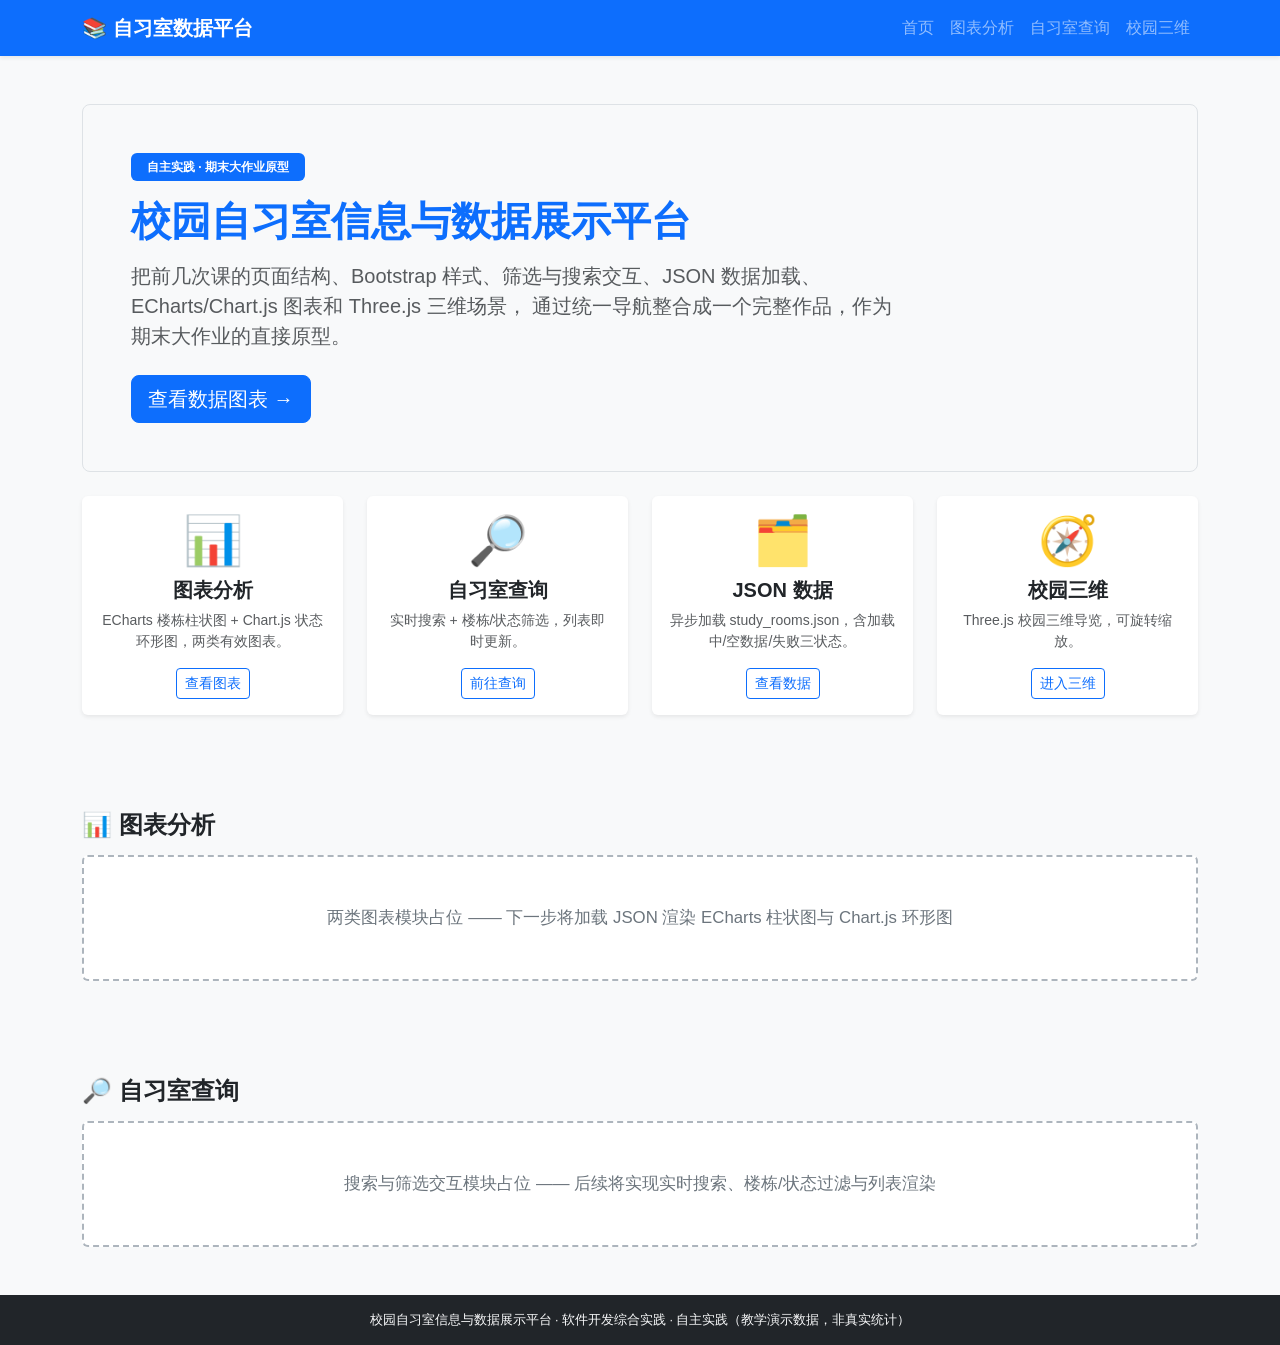
==== index.html @ 7c0b44f1 "feat: 搭建自主实践整合骨架-统一导航与首页模块卡片及占位区块" ====
<!DOCTYPE html>
<html lang="zh-CN">
<head>
  <meta charset="UTF-8">
  <meta name="viewport" content="width=device-width, initial-scale=1.0">
  <title>校园自习室信息与数据展示平台 - 自主实践</title>
  <!-- 样式顺序：Bootstrap 在前，自定义样式在后 -->
  <link href="libs/bootstrap.min.css" rel="stylesheet">
  <link href="css/style.css" rel="stylesheet">
</head>
<body data-bs-spy="scroll" data-bs-target="#mainNav" data-bs-offset="80" tabindex="0">

  <!-- 统一导航：首页 / 图表分析 / 自习室查询 / 校园三维 -->
  <nav id="mainNav" class="navbar navbar-expand-lg navbar-dark bg-primary sticky-top shadow-sm">
    <div class="container">
      <a class="navbar-brand fw-bold" href="#home">📚 自习室数据平台</a>
      <button class="navbar-toggler" type="button" data-bs-toggle="collapse"
              data-bs-target="#navContent" aria-controls="navContent"
              aria-expanded="false" aria-label="切换导航">
        <span class="navbar-toggler-icon"></span>
      </button>
      <div class="collapse navbar-collapse" id="navContent">
        <ul class="navbar-nav ms-auto mb-2 mb-lg-0">
          <li class="nav-item"><a class="nav-link active" href="#home">首页</a></li>
          <li class="nav-item"><a class="nav-link" href="#charts">图表分析</a></li>
          <li class="nav-item"><a class="nav-link" href="#query">自习室查询</a></li>
          <li class="nav-item"><a class="nav-link" href="three-d/scene.html">校园三维</a></li>
        </ul>
      </div>
    </div>
  </nav>

  <!-- 首页 -->
  <section id="home" class="py-5">
    <div class="container">
      <div class="p-5 rounded-3 bg-light border mb-4">
        <span class="badge bg-primary mb-3 px-3 py-2">自主实践 · 期末大作业原型</span>
        <h1 class="display-6 fw-bold text-primary">校园自习室信息与数据展示平台</h1>
        <p class="col-lg-9 lead text-muted mt-3">
          把前几次课的页面结构、Bootstrap 样式、筛选与搜索交互、JSON 数据加载、ECharts/Chart.js 图表和 Three.js 三维场景，
          通过统一导航整合成一个完整作品，作为期末大作业的直接原型。
        </p>
        <a href="#charts" class="btn btn-primary btn-lg mt-2">查看数据图表 →</a>
      </div>

      <!-- 模块卡片 -->
      <div class="row g-4">
        <div class="col-md-6 col-lg-3">
          <div class="card h-100 border-0 shadow-sm module-card">
            <div class="card-body text-center">
              <div class="display-5 mb-2">📊</div>
              <h5 class="card-title fw-bold">图表分析</h5>
              <p class="card-text text-muted small">ECharts 楼栋柱状图 + Chart.js 状态环形图，两类有效图表。</p>
              <a href="#charts" class="btn btn-outline-primary btn-sm">查看图表</a>
            </div>
          </div>
        </div>
        <div class="col-md-6 col-lg-3">
          <div class="card h-100 border-0 shadow-sm module-card">
            <div class="card-body text-center">
              <div class="display-5 mb-2">🔎</div>
              <h5 class="card-title fw-bold">自习室查询</h5>
              <p class="card-text text-muted small">实时搜索 + 楼栋/状态筛选，列表即时更新。</p>
              <a href="#query" class="btn btn-outline-primary btn-sm">前往查询</a>
            </div>
          </div>
        </div>
        <div class="col-md-6 col-lg-3">
          <div class="card h-100 border-0 shadow-sm module-card">
            <div class="card-body text-center">
              <div class="display-5 mb-2">🗂️</div>
              <h5 class="card-title fw-bold">JSON 数据</h5>
              <p class="card-text text-muted small">异步加载 study_rooms.json，含加载中/空数据/失败三状态。</p>
              <a href="#query" class="btn btn-outline-primary btn-sm">查看数据</a>
            </div>
          </div>
        </div>
        <div class="col-md-6 col-lg-3">
          <div class="card h-100 border-0 shadow-sm module-card">
            <div class="card-body text-center">
              <div class="display-5 mb-2">🧭</div>
              <h5 class="card-title fw-bold">校园三维</h5>
              <p class="card-text text-muted small">Three.js 校园三维导览，可旋转缩放。</p>
              <a href="three-d/scene.html" class="btn btn-outline-primary btn-sm">进入三维</a>
            </div>
          </div>
        </div>
      </div>
    </div>
  </section>

  <!-- 图表分析区块（下一步填充） -->
  <section id="charts" class="py-5 bg-light">
    <div class="container">
      <h2 class="h4 fw-bold mb-3">📊 图表分析</h2>
      <div class="placeholder-box p-5 rounded">
        两类图表模块占位 —— 下一步将加载 JSON 渲染 ECharts 柱状图与 Chart.js 环形图
      </div>
    </div>
  </section>

  <!-- 自习室查询区块（后续填充） -->
  <section id="query" class="py-5">
    <div class="container">
      <h2 class="h4 fw-bold mb-3">🔎 自习室查询</h2>
      <div class="placeholder-box p-5 rounded">
        搜索与筛选交互模块占位 —— 后续将实现实时搜索、楼栋/状态过滤与列表渲染
      </div>
    </div>
  </section>

  <footer class="bg-dark text-light text-center py-3">
    <div class="container small">
      校园自习室信息与数据展示平台 · 软件开发综合实践 · 自主实践（教学演示数据，非真实统计）
    </div>
  </footer>

  <!-- 脚本顺序：库在前，自己的代码在后 -->
  <script src="libs/jquery-3.7.1.min.js"></script>
  <script src="libs/bootstrap.bundle.min.js"></script>
  <script src="js/app.js"></script>
</body>
</html>
---- css/style.css ----
/* style.css - 自主实践自定义样式，在 Bootstrap 之后引入 */

html {
  scroll-behavior: smooth;
}

body {
  font-family: -apple-system, BlinkMacSystemFont, "Segoe UI", Roboto,
               "Helvetica Neue", Arial, "PingFang SC", "Microsoft YaHei", sans-serif;
  color: #212529;
  background-color: #f8f9fa;
}

section {
  scroll-margin-top: 70px;
}

.module-card {
  transition: transform 0.2s ease, box-shadow 0.2s ease;
}
.module-card:hover {
  transform: translateY(-4px);
  box-shadow: 0 0.5rem 1rem rgba(0, 0, 0, 0.12) !important;
}

.placeholder-box {
  display: flex;
  align-items: center;
  justify-content: center;
  text-align: center;
  border: 2px dashed #adb5bd;
  background-color: #ffffff;
  color: #6c757d;
  font-size: 1.05rem;
}

#mainNav .nav-link.active {
  font-weight: 700;
  background-color: rgba(255, 255, 255, 0.15);
  border-radius: 0.375rem;
}

/* 统计卡片 */
.card-stat {
  border: none;
  border-radius: 10px;
  box-shadow: 0 2px 8px rgba(0, 0, 0, 0.06);
  transition: transform 0.2s ease, box-shadow 0.2s ease;
}
.card-stat:hover {
  transform: translateY(-3px);
  box-shadow: 0 4px 12px rgba(0, 0, 0, 0.1);
}

.chart-box {
  background: #fff;
  border-radius: 10px;
  padding: 15px;
  box-shadow: 0 2px 8px rgba(0, 0, 0, 0.06);
}

footer {
  font-size: 0.9rem;
}
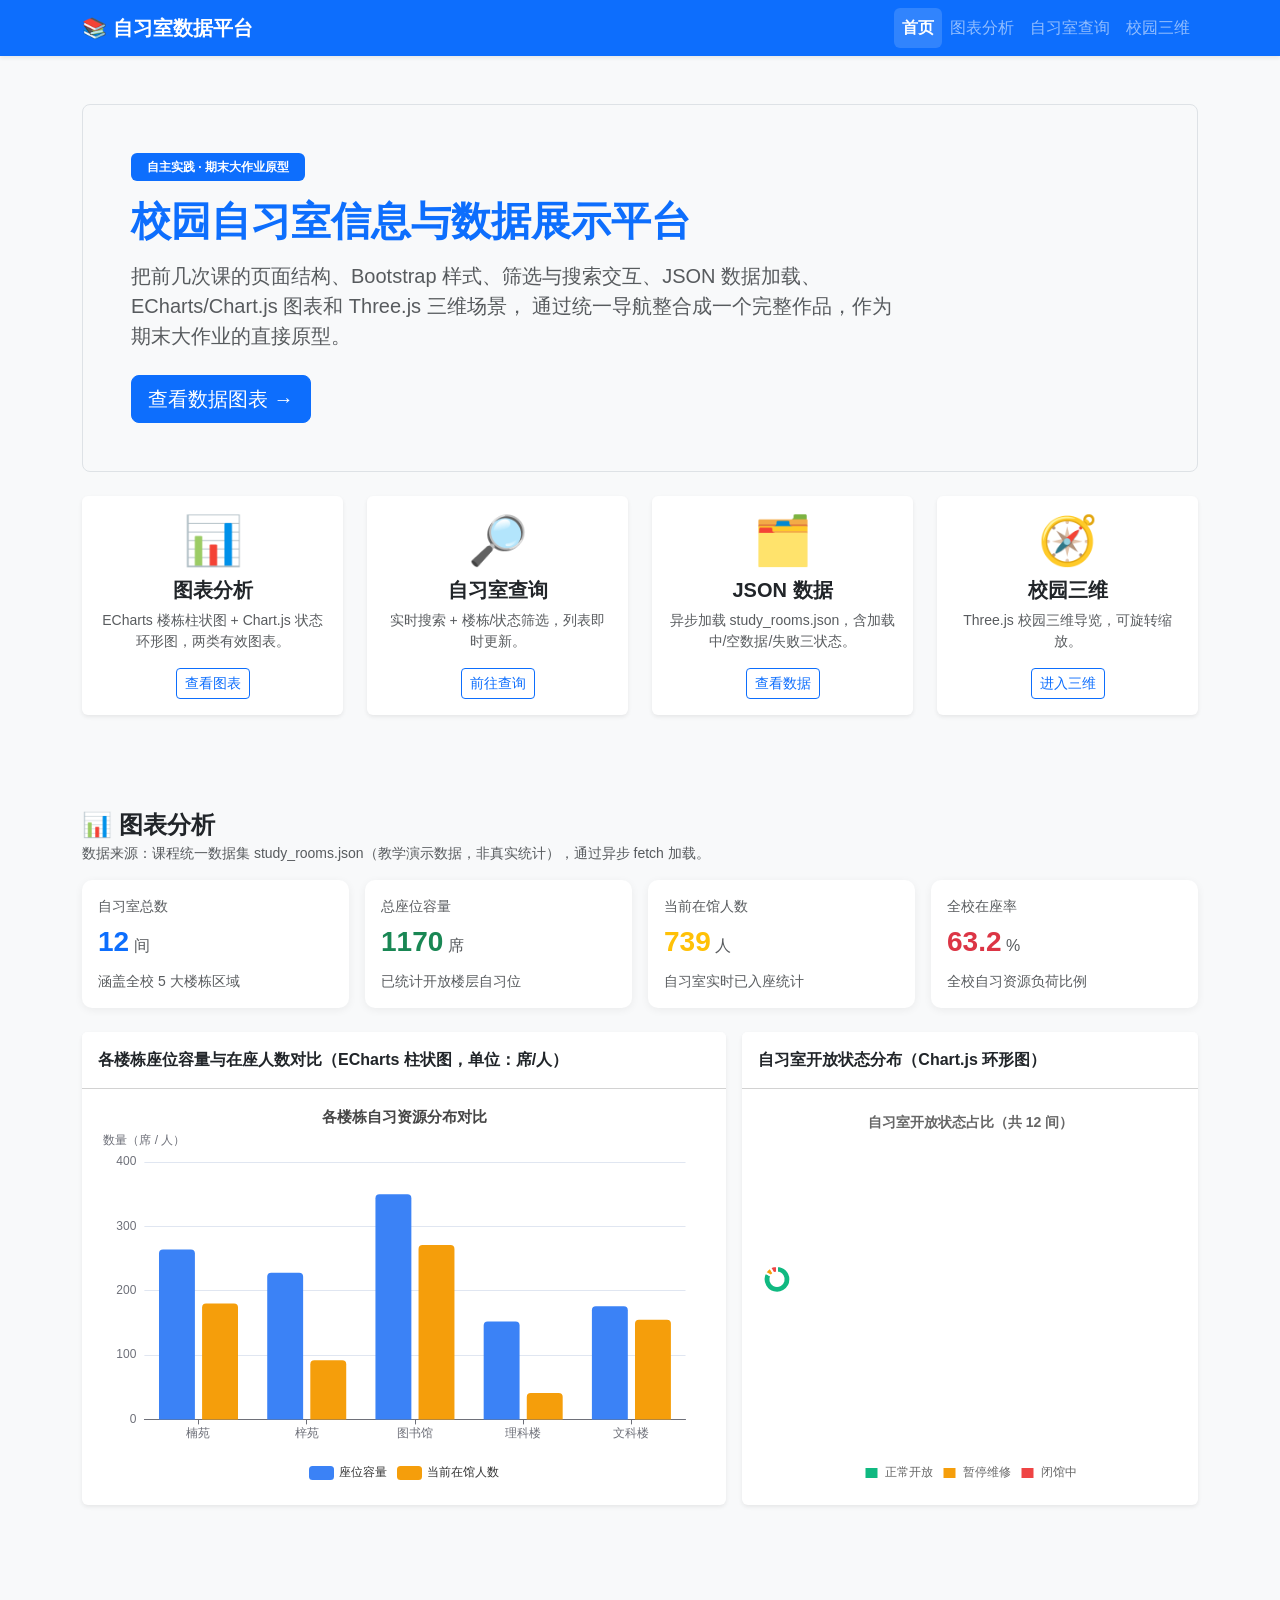
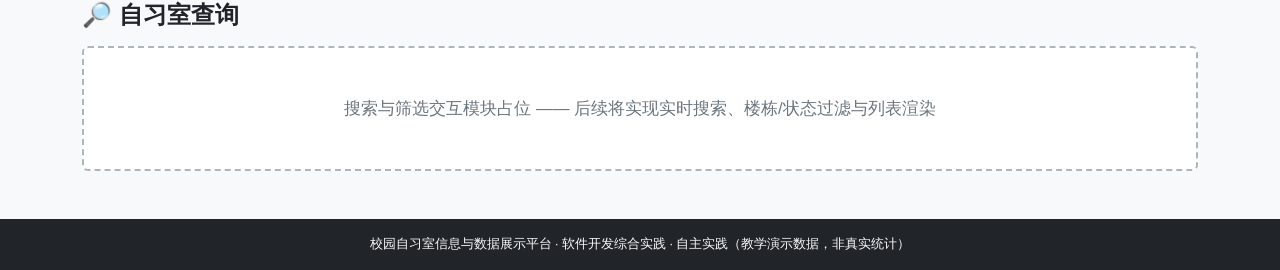
==== commit 36731ddb: "feat: 异步加载study_rooms数据并渲染宏观统计卡片与ECharts柱状图及Chart.js环形图" ====
--- a/index.html
+++ b/index.html
@@ -89,12 +89,38 @@
     </div>
   </section>
 
-  <!-- 图表分析区块（下一步填充） -->
+  <!-- 图表分析区块：统计卡片 + ECharts 柱状图 + Chart.js 环形图 -->
   <section id="charts" class="py-5 bg-light">
     <div class="container">
-      <h2 class="h4 fw-bold mb-3">📊 图表分析</h2>
-      <div class="placeholder-box p-5 rounded">
-        两类图表模块占位 —— 下一步将加载 JSON 渲染 ECharts 柱状图与 Chart.js 环形图
+      <h2 class="h4 fw-bold mb-1">📊 图表分析</h2>
+      <p class="text-muted small mb-3">
+        数据来源：课程统一数据集 study_rooms.json（教学演示数据，非真实统计），通过异步 fetch 加载。
+      </p>
+
+      <!-- 加载 / 失败 / 空数据 状态提示 -->
+      <div id="dataStatus" class="alert alert-warning py-2 px-3"></div>
+
+      <!-- 宏观统计卡片 -->
+      <div class="row g-3 mb-4" id="statCards"></div>
+
+      <!-- 两类图表 -->
+      <div class="row g-3">
+        <div class="col-lg-7">
+          <div class="card border-0 shadow-sm h-100">
+            <div class="card-header bg-white fw-bold py-3">各楼栋座位容量与在座人数对比（ECharts 柱状图，单位：席/人）</div>
+            <div class="card-body">
+              <div id="barChart" style="width:100%; height:380px;"></div>
+            </div>
+          </div>
+        </div>
+        <div class="col-lg-5">
+          <div class="card border-0 shadow-sm h-100">
+            <div class="card-header bg-white fw-bold py-3">自习室开放状态分布（Chart.js 环形图）</div>
+            <div class="card-body d-flex align-items-center justify-content-center" style="height:416px;">
+              <canvas id="statusChart"></canvas>
+            </div>
+          </div>
+        </div>
       </div>
     </div>
   </section>
@@ -118,6 +144,8 @@
   <!-- 脚本顺序：库在前，自己的代码在后 -->
   <script src="libs/jquery-3.7.1.min.js"></script>
   <script src="libs/bootstrap.bundle.min.js"></script>
+  <script src="libs/echarts.min.js"></script>
+  <script src="libs/chart.umd.js"></script>
   <script src="js/app.js"></script>
 </body>
 </html>
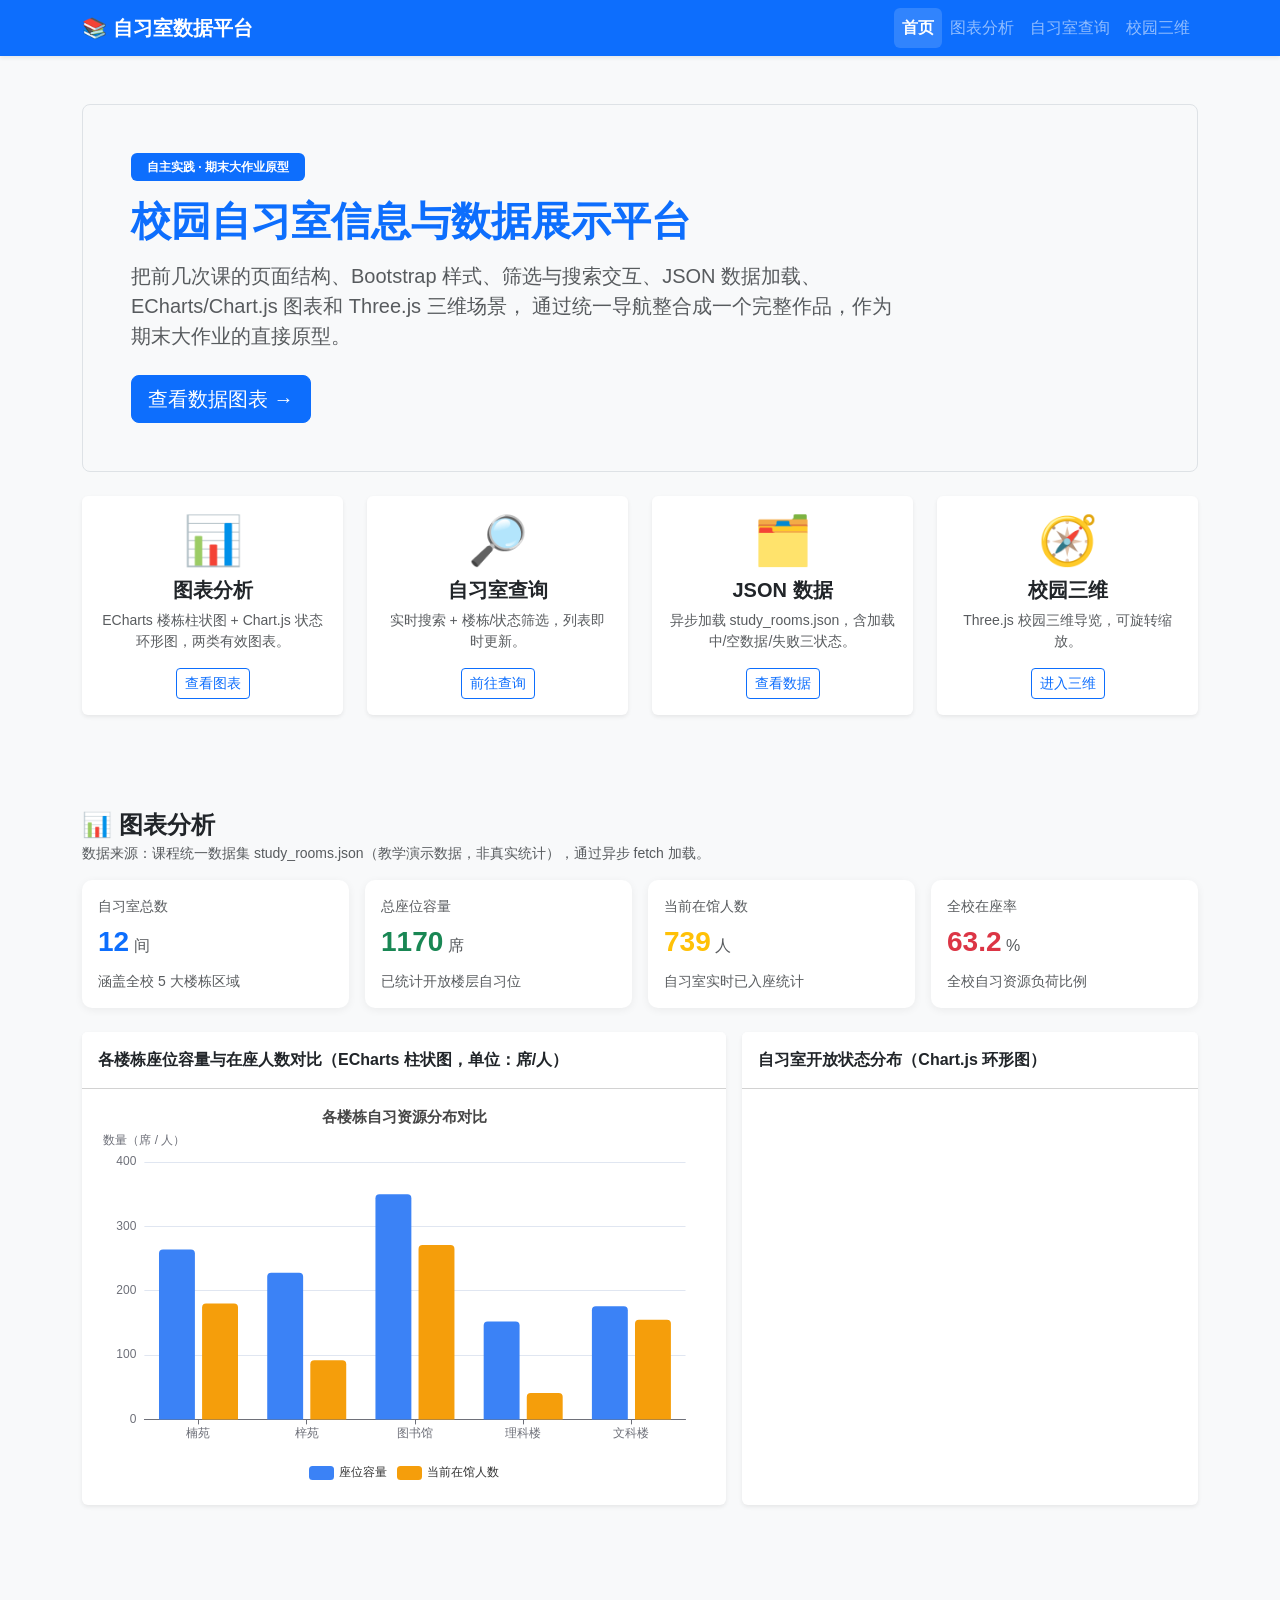
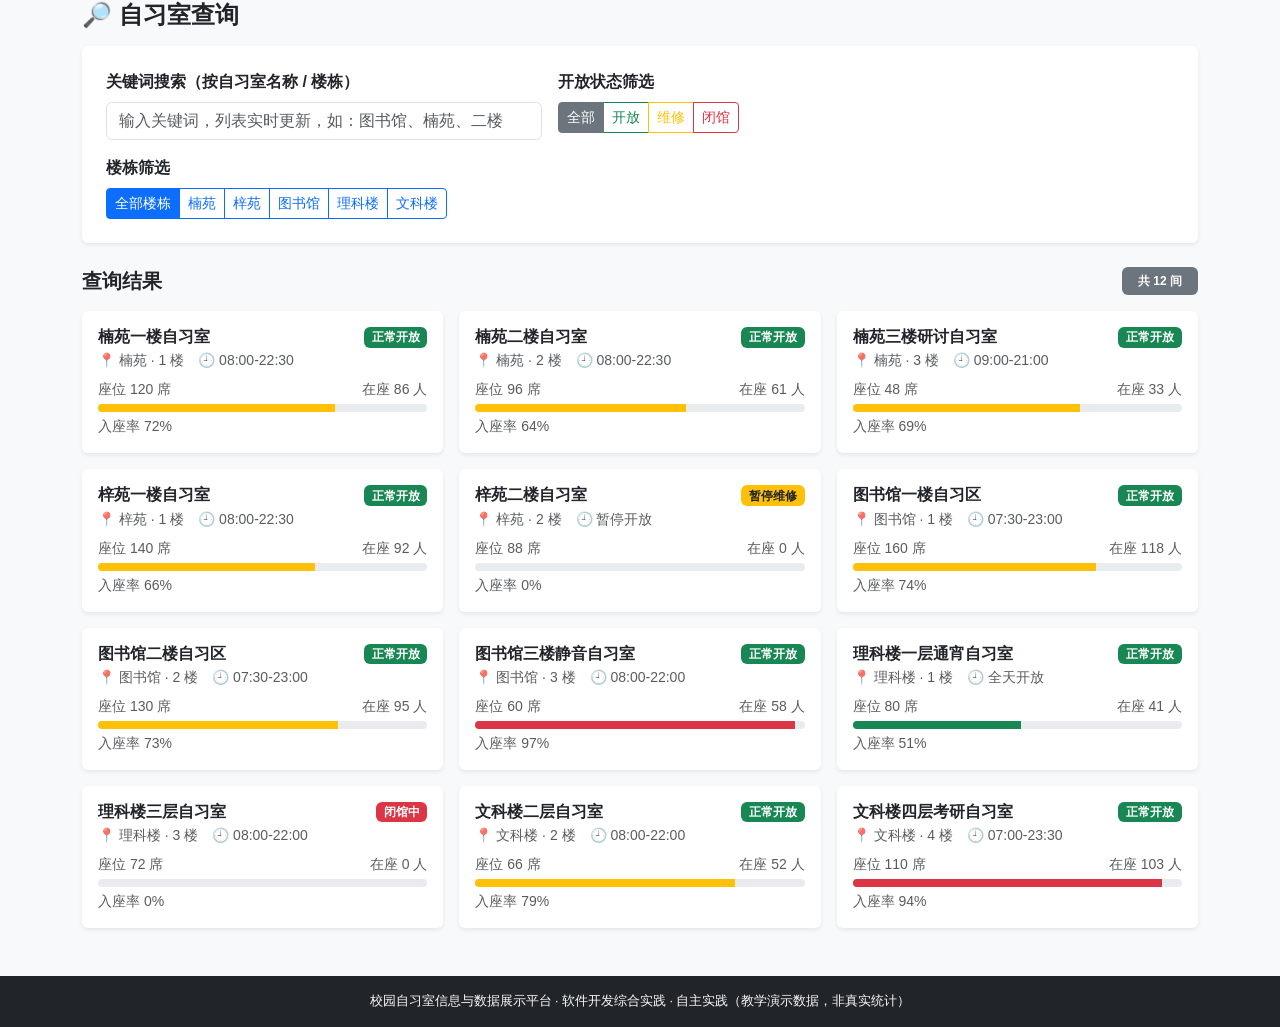
==== commit ca3a3da5: "feat: 自习室实时搜索与楼栋状态组合筛选及结果列表和无结果提示" ====
--- a/index.html
+++ b/index.html
@@ -125,12 +125,52 @@
     </div>
   </section>
 
-  <!-- 自习室查询区块（后续填充） -->
+  <!-- 自习室查询区块：实时搜索 + 楼栋/状态筛选 + 结果列表 -->
   <section id="query" class="py-5">
     <div class="container">
       <h2 class="h4 fw-bold mb-3">🔎 自习室查询</h2>
-      <div class="placeholder-box p-5 rounded">
-        搜索与筛选交互模块占位 —— 后续将实现实时搜索、楼栋/状态过滤与列表渲染
+
+      <!-- 查询条件卡片 -->
+      <div class="card border-0 shadow-sm">
+        <div class="card-body p-4">
+          <div class="row g-3">
+            <div class="col-lg-5">
+              <label for="searchInput" class="form-label fw-semibold">关键词搜索（按自习室名称 / 楼栋）</label>
+              <input type="text" class="form-control" id="searchInput"
+                     placeholder="输入关键词，列表实时更新，如：图书馆、楠苑、二楼">
+            </div>
+            <div class="col-lg-7">
+              <label class="form-label fw-semibold d-block">开放状态筛选</label>
+              <div class="btn-group btn-group-sm flex-wrap" role="group" id="statusFilter">
+                <button type="button" class="btn btn-outline-secondary active" data-status="全部">全部</button>
+                <button type="button" class="btn btn-outline-success" data-status="开放">开放</button>
+                <button type="button" class="btn btn-outline-warning" data-status="维修">维修</button>
+                <button type="button" class="btn btn-outline-danger" data-status="闭馆">闭馆</button>
+              </div>
+            </div>
+          </div>
+          <div class="mt-3">
+            <label class="form-label fw-semibold d-block">楼栋筛选</label>
+            <div class="btn-group btn-group-sm flex-wrap" role="group" id="buildingFilter">
+              <button type="button" class="btn btn-outline-primary active" data-building="全部">全部楼栋</button>
+              <button type="button" class="btn btn-outline-primary" data-building="楠苑">楠苑</button>
+              <button type="button" class="btn btn-outline-primary" data-building="梓苑">梓苑</button>
+              <button type="button" class="btn btn-outline-primary" data-building="图书馆">图书馆</button>
+              <button type="button" class="btn btn-outline-primary" data-building="理科楼">理科楼</button>
+              <button type="button" class="btn btn-outline-primary" data-building="文科楼">文科楼</button>
+            </div>
+          </div>
+        </div>
+      </div>
+
+      <!-- 查询结果 -->
+      <div class="d-flex justify-content-between align-items-center mt-4 mb-3">
+        <h5 class="fw-bold mb-0">查询结果</h5>
+        <span id="resultCount" class="badge bg-secondary px-3 py-2">共 0 间</span>
+      </div>
+      <div class="row g-3" id="roomList"></div>
+      <div id="noResult" class="alert alert-info text-center" style="display:none;">
+        😅 没有符合条件的自习室，换个关键词或重置筛选条件试试～
       </div>
     </div>
   </section>
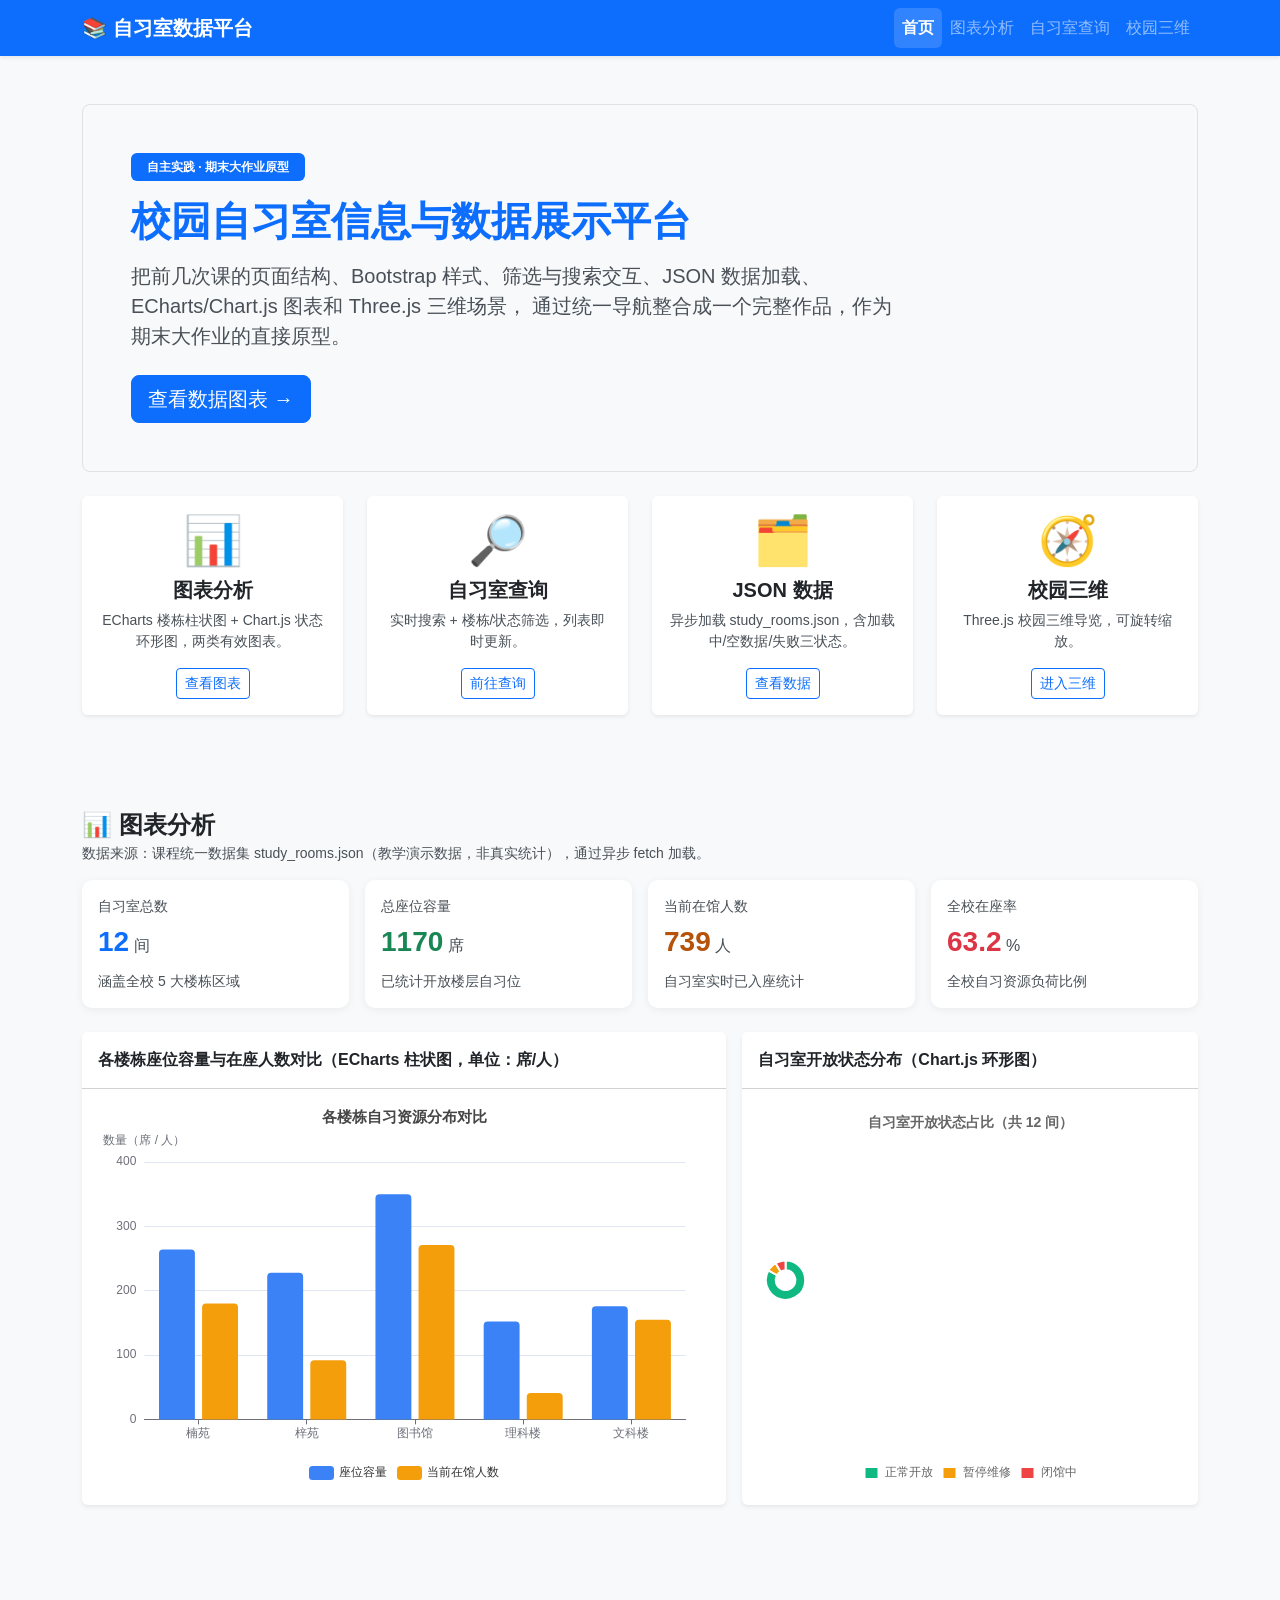
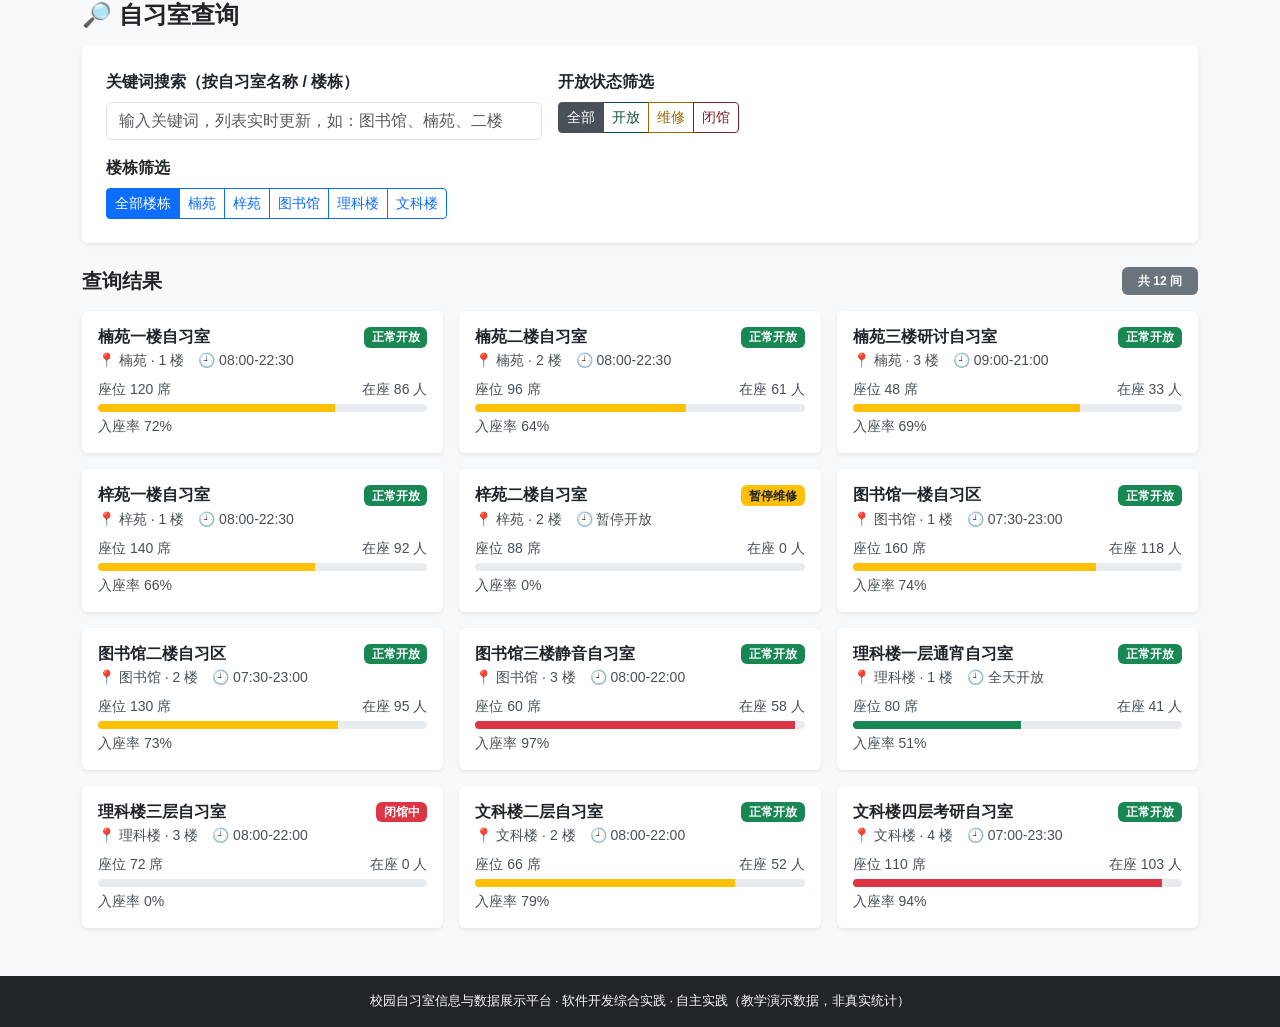
==== commit 90aa14ec: "fix: Lighthouse可访问性修复-加深文字与按钮对比度并理顺标题层级及新增跳到主内容链接" ====
--- a/index.html
+++ b/index.html
@@ -9,6 +9,9 @@
   <link href="css/style.css" rel="stylesheet">
 </head>
 <body data-bs-spy="scroll" data-bs-target="#mainNav" data-bs-offset="80" tabindex="0">
+
+  <!-- 可访问性修复3：键盘 Tab 的第一个焦点，可直接跳到主内容，避免逐格 Tab 导航 -->
+  <a class="visually-hidden-focusable btn btn-warning skip-link" href="#home">跳到主内容</a>
 
   <!-- 统一导航：首页 / 图表分析 / 自习室查询 / 校园三维 -->
   <nav id="mainNav" class="navbar navbar-expand-lg navbar-dark bg-primary sticky-top shadow-sm">
@@ -49,7 +52,7 @@
           <div class="card h-100 border-0 shadow-sm module-card">
             <div class="card-body text-center">
               <div class="display-5 mb-2">📊</div>
-              <h5 class="card-title fw-bold">图表分析</h5>
+              <h2 class="card-title fw-bold h5">图表分析</h2>
               <p class="card-text text-muted small">ECharts 楼栋柱状图 + Chart.js 状态环形图，两类有效图表。</p>
               <a href="#charts" class="btn btn-outline-primary btn-sm">查看图表</a>
             </div>
@@ -59,7 +62,7 @@
           <div class="card h-100 border-0 shadow-sm module-card">
             <div class="card-body text-center">
               <div class="display-5 mb-2">🔎</div>
-              <h5 class="card-title fw-bold">自习室查询</h5>
+              <h2 class="card-title fw-bold h5">自习室查询</h2>
               <p class="card-text text-muted small">实时搜索 + 楼栋/状态筛选，列表即时更新。</p>
               <a href="#query" class="btn btn-outline-primary btn-sm">前往查询</a>
             </div>
@@ -69,7 +72,7 @@
           <div class="card h-100 border-0 shadow-sm module-card">
             <div class="card-body text-center">
               <div class="display-5 mb-2">🗂️</div>
-              <h5 class="card-title fw-bold">JSON 数据</h5>
+              <h2 class="card-title fw-bold h5">JSON 数据</h2>
               <p class="card-text text-muted small">异步加载 study_rooms.json，含加载中/空数据/失败三状态。</p>
               <a href="#query" class="btn btn-outline-primary btn-sm">查看数据</a>
             </div>
@@ -79,7 +82,7 @@
           <div class="card h-100 border-0 shadow-sm module-card">
             <div class="card-body text-center">
               <div class="display-5 mb-2">🧭</div>
-              <h5 class="card-title fw-bold">校园三维</h5>
+              <h2 class="card-title fw-bold h5">校园三维</h2>
               <p class="card-text text-muted small">Three.js 校园三维导览，可旋转缩放。</p>
               <a href="three-d/scene.html" class="btn btn-outline-primary btn-sm">进入三维</a>
             </div>
@@ -109,7 +112,7 @@
           <div class="card border-0 shadow-sm h-100">
             <div class="card-header bg-white fw-bold py-3">各楼栋座位容量与在座人数对比（ECharts 柱状图，单位：席/人）</div>
             <div class="card-body">
-              <div id="barChart" style="width:100%; height:380px;"></div>
+              <div id="barChart" role="img" aria-label="各楼栋座位容量与在座人数柱状图" style="width:100%; height:380px;"></div>
             </div>
           </div>
         </div>
@@ -117,7 +120,7 @@
           <div class="card border-0 shadow-sm h-100">
             <div class="card-header bg-white fw-bold py-3">自习室开放状态分布（Chart.js 环形图）</div>
             <div class="card-body d-flex align-items-center justify-content-center" style="height:416px;">
-              <canvas id="statusChart"></canvas>
+              <canvas id="statusChart" role="img" aria-label="自习室开放状态分布环形图"></canvas>
             </div>
           </div>
         </div>
@@ -165,7 +168,7 @@
 
       <!-- 查询结果 -->
       <div class="d-flex justify-content-between align-items-center mt-4 mb-3">
-        <h5 class="fw-bold mb-0">查询结果</h5>
+        <h3 class="fw-bold mb-0 h5">查询结果</h3>
         <span id="resultCount" class="badge bg-secondary px-3 py-2">共 0 间</span>
       </div>
       <div class="row g-3" id="roomList"></div>
--- a/css/style.css
+++ b/css/style.css
@@ -62,3 +62,59 @@
 footer {
   font-size: 0.9rem;
 }
+
+/* ===== 可访问性修复（Lighthouse） ===== */
+/* 修复1：原 .text-muted 为 #6c757d，白底对比度约 4.47:1，略低于 AA 4.5:1，加深到 #495057（约 7.9:1） */
+.text-muted {
+  color: #495057 !important;
+}
+
+/* 修复3：跳到主内容链接，键盘聚焦时显示在最上层 */
+.skip-link {
+  position: absolute;
+  top: 8px;
+  left: 8px;
+  z-index: 1040;
+}
+
+/* 修复1（续）：彩色描边按钮未选中时是“彩色文字+白底”，默认色对比度不足，
+   改用同色系更深的色值（文字、边框、悬停、选中统一），全部达到 AA ≥4.5:1 */
+.btn-outline-secondary {
+  --bs-btn-color: #495057;
+  --bs-btn-border-color: #495057;
+  --bs-btn-hover-bg: #495057;
+  --bs-btn-hover-border-color: #495057;
+  --bs-btn-active-bg: #495057;
+  --bs-btn-active-border-color: #495057;
+}
+.btn-outline-success {
+  --bs-btn-color: #0f5132;
+  --bs-btn-border-color: #0f5132;
+  --bs-btn-hover-bg: #0f5132;
+  --bs-btn-hover-border-color: #0f5132;
+  --bs-btn-active-bg: #0f5132;
+  --bs-btn-active-border-color: #0f5132;
+}
+.btn-outline-warning {
+  --bs-btn-color: #9a6700;
+  --bs-btn-border-color: #9a6700;
+  --bs-btn-hover-color: #fff;
+  --bs-btn-hover-bg: #9a6700;
+  --bs-btn-hover-border-color: #9a6700;
+  --bs-btn-active-color: #fff;
+  --bs-btn-active-bg: #9a6700;
+  --bs-btn-active-border-color: #9a6700;
+}
+.btn-outline-danger {
+  --bs-btn-color: #842029;
+  --bs-btn-border-color: #842029;
+  --bs-btn-hover-bg: #842029;
+  --bs-btn-hover-border-color: #842029;
+  --bs-btn-active-bg: #842029;
+  --bs-btn-active-border-color: #842029;
+}
+
+/* “当前在馆人数”大数字：原 text-warning(#f59e0b) 白底仅约 2.5:1，改用深琥珀色 #b45309（约 5.9:1） */
+.text-amber {
+  color: #b45309 !important;
+}
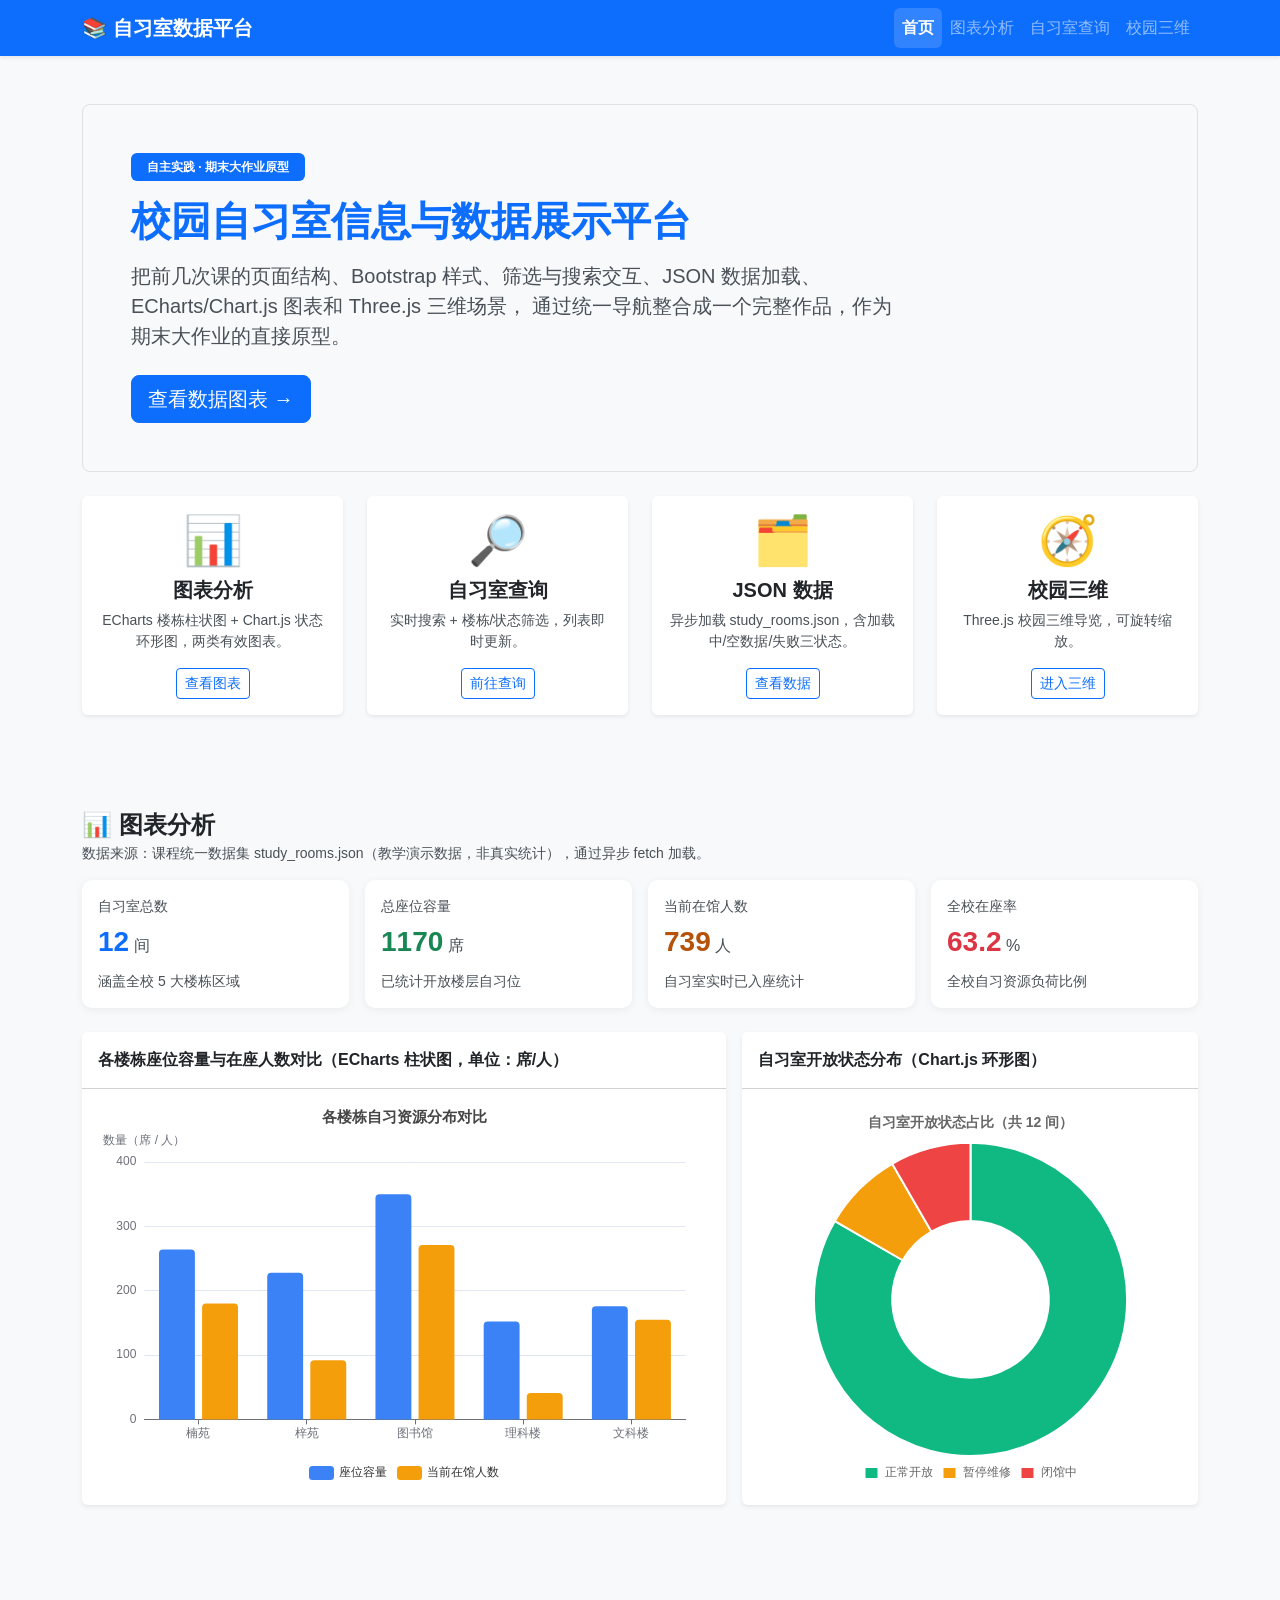
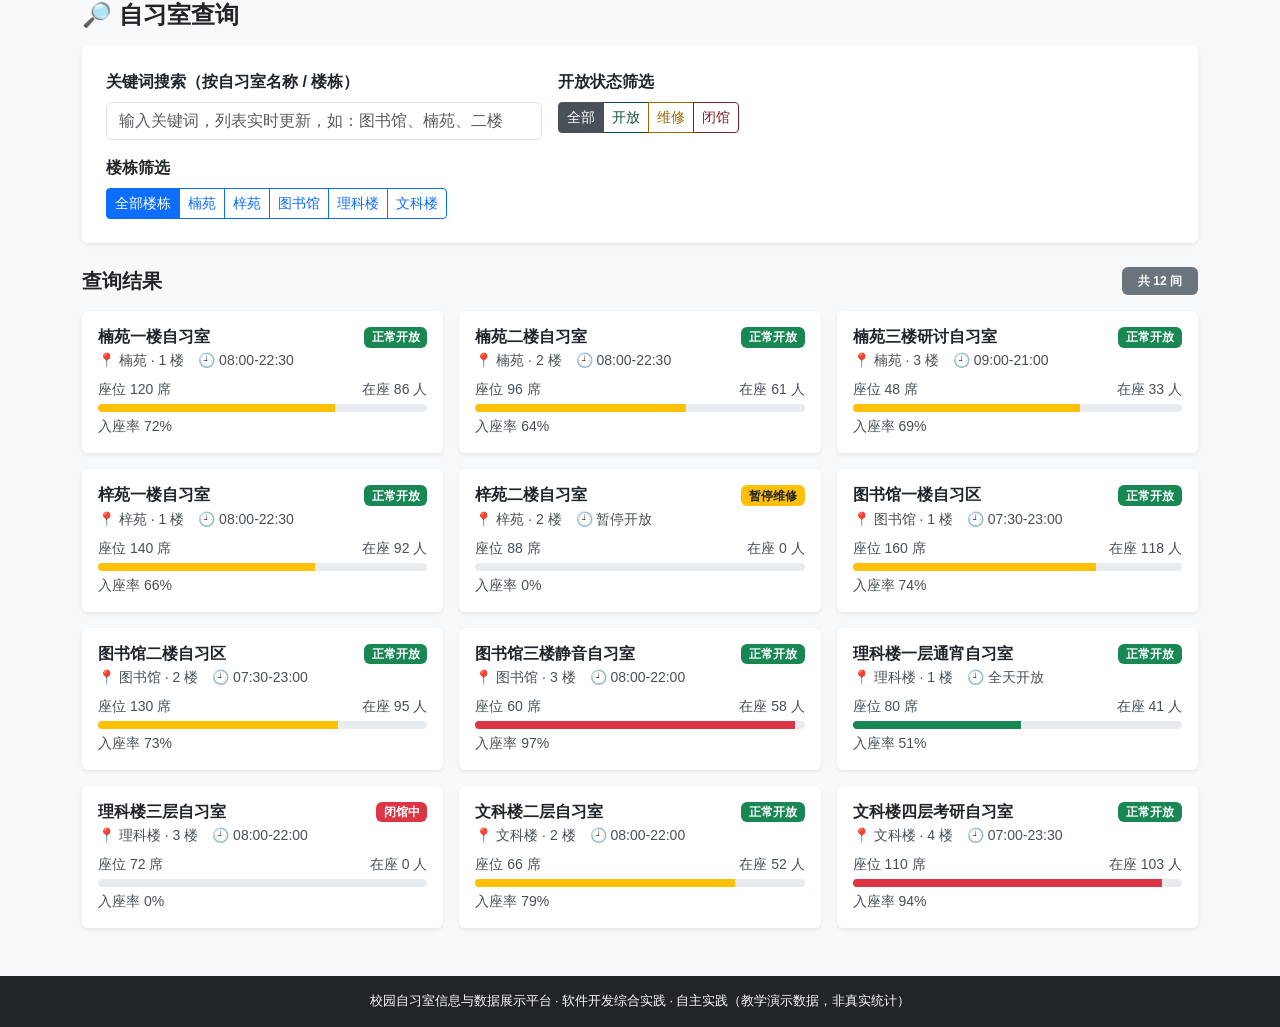
==== commit dd022907: "perf: 脚本改用defer非阻塞加载并消除favicon404-性能56提升至91首屏9.4s降至2.1s" ====
--- a/index.html
+++ b/index.html
@@ -3,10 +3,17 @@
 <head>
   <meta charset="UTF-8">
   <meta name="viewport" content="width=device-width, initial-scale=1.0">
+  <!-- 内联空 favicon，避免浏览器自动请求 favicon.ico 产生 404 -->
+  <link rel="icon" href="data:,">
   <title>校园自习室信息与数据展示平台 - 自主实践</title>
   <!-- 样式顺序：Bootstrap 在前，自定义样式在后 -->
   <link href="libs/bootstrap.min.css" rel="stylesheet">
   <link href="css/style.css" rel="stylesheet">
+  <!-- 【研究任务2·修复后】库脚本放在 head 但加 defer：并行下载、不阻塞解析，按文档顺序在解析完成后执行 -->
+  <script defer src="libs/jquery-3.7.1.min.js"></script>
+  <script defer src="libs/bootstrap.bundle.min.js"></script>
+  <script defer src="libs/echarts.min.js"></script>
+  <script defer src="libs/chart.umd.js"></script>
 </head>
 <body data-bs-spy="scroll" data-bs-target="#mainNav" data-bs-offset="80" tabindex="0">
 
@@ -184,11 +191,7 @@
     </div>
   </footer>
 
-  <!-- 脚本顺序：库在前，自己的代码在后 -->
-  <script src="libs/jquery-3.7.1.min.js"></script>
-  <script src="libs/bootstrap.bundle.min.js"></script>
-  <script src="libs/echarts.min.js"></script>
-  <script src="libs/chart.umd.js"></script>
-  <script src="js/app.js"></script>
+  <!-- 【研究任务2·修复后】app.js 也加 defer：defer 脚本统一在解析完成后按顺序执行，库先、app.js 后 -->
+  <script defer src="js/app.js"></script>
 </body>
 </html>
